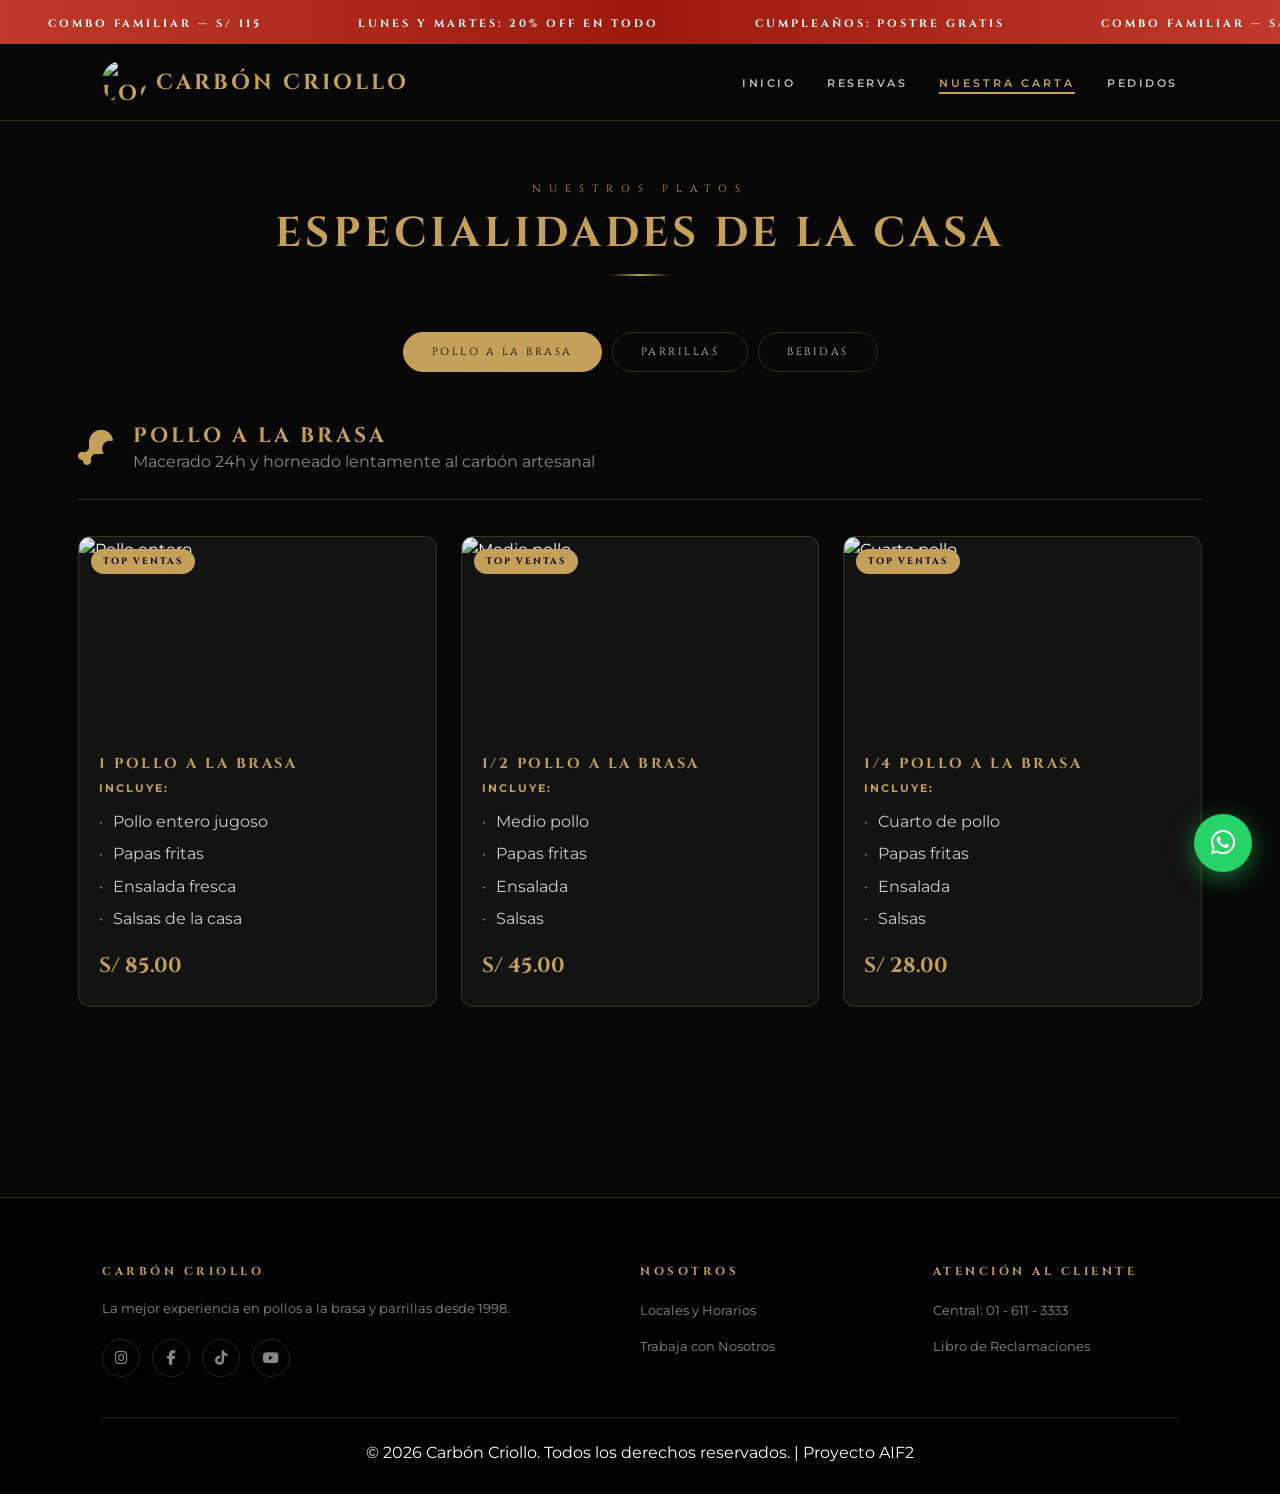
==== menu.html @ d62683d0 "Add files via upload" ====
<!DOCTYPE html>
<html lang="es">
<head>
    <meta charset="UTF-8">
    <meta name="viewport" content="width=device-width, initial-scale=1.0">
    <title>Carbón Criollo | Nuestra Carta</title>
    <link href="https://fonts.googleapis.com/css2?family=Cinzel:wght@400;700;900&family=Playfair+Display:ital,wght@0,400;0,700;1,400&family=Montserrat:wght@300;400;600;700&display=swap" rel="stylesheet">
    <link rel="stylesheet" href="https://cdnjs.cloudflare.com/ajax/libs/font-awesome/6.5.0/css/all.min.css">
    <link rel="stylesheet" href="style.css">
</head>
<body>

<div class="promo-banner-top">
    <div class="promo-banner-track">
        <span>COMBO FAMILIAR — S/ 115</span>
        <span>LUNES Y MARTES: 20% OFF en todo</span>
        <span>CUMPLEAÑOS: postre gratis</span>
        <span>COMBO FAMILIAR — S/ 115</span>
        <span>LUNES Y MARTES: 20% OFF en todo</span>
        <span>CUMPLEAÑOS: postre gratis</span>
    </div>
</div>

<nav class="navbar">
    <a href="index.html" class="logo">
        <img src="https://images.unsplash.com/photo-1555939594-58d7cb561ad1?w=60&h=60&fit=crop&crop=center" alt="Logotipo Carbón Criollo" class="logo-img" width="45" height="45" loading="lazy">
        Carbón Criollo
    </a>
    <button class="nav-toggle" aria-label="Abrir menú" aria-expanded="false">
        <span class="hamburger-bar"></span>
        <span class="hamburger-bar"></span>
        <span class="hamburger-bar"></span>
    </button>
    <ul class="nav-links">
        <li><a href="index.html">Inicio</a></li>
        <li><a href="reservas.html">Reservas</a></li>
        <li><a href="menu.html" class="activo">Nuestra Carta</a></li>
        <li><a href="pedidos.html">Pedidos</a></li>
    </ul>
</nav>

<main class="main-wrapper">
    <div class="seccion-header anim-1">
        <span class="seccion-eyebrow">Nuestros Platos</span>
        <h2>Especialidades de la Casa</h2>
        <div class="divider-gold"></div>
    </div>

    <div class="menu-tabs anim-2">
        <button class="tab-btn activo" onclick="mostrarCategoria('pollo', this)">Pollo a la Brasa</button>
        <button class="tab-btn" onclick="mostrarCategoria('parrilla', this)">Parrillas</button>
        <button class="tab-btn" onclick="mostrarCategoria('bebidas', this)">Bebidas</button>
    </div>

    <div class="menu-categoria visible" id="cat-pollo">
        <div class="categoria-header">
            <span class="categoria-icono"><i class="fa-solid fa-drumstick-bite"></i></span>
            <div>
                <h3>Pollo a la Brasa</h3>
                <p>Macerado 24h y horneado lentamente al carbón artesanal</p>
            </div>
        </div>
        <div class="menu-grid">
            <div class="tarjeta-plato">
                <div class="badge-popular">Top Ventas</div>
                <img src="https://images.unsplash.com/photo-1598515214211-89d3c73ae83b?w=400&h=280&fit=crop" alt="Pollo entero" loading="lazy">
                <div class="plato-info">
                    <h3>1 Pollo a la Brasa</h3>
                    <div class="plato-incluye">
                        <strong>Incluye:</strong>
                        <ul><li>Pollo entero jugoso</li><li>Papas fritas</li><li>Ensalada fresca</li><li>Salsas de la casa</li></ul>
                    </div>
                    <div class="precio">S/ 85.00</div>
                </div>
            </div>
            <div class="tarjeta-plato">
                <div class="badge-popular">Top Ventas</div>
                <img src="https://images.unsplash.com/photo-1600891964092-4316c288032e?w=400&h=280&fit=crop" alt="Medio pollo" loading="lazy">
                <div class="plato-info">
                    <h3>1/2 Pollo a la Brasa</h3>
                    <div class="plato-incluye">
                        <strong>Incluye:</strong>
                        <ul><li>Medio pollo</li><li>Papas fritas</li><li>Ensalada</li><li>Salsas</li></ul>
                    </div>
                    <div class="precio">S/ 45.00</div>
                </div>
            </div>
            <div class="tarjeta-plato">
                <div class="badge-popular">Top Ventas</div>
                <img src="https://images.unsplash.com/photo-1527477396000-e27163b481c2?w=400&h=280&fit=crop" alt="Cuarto pollo" loading="lazy">
                <div class="plato-info">
                    <h3>1/4 Pollo a la Brasa</h3>
                    <div class="plato-incluye">
                        <strong>Incluye:</strong>
                        <ul><li>Cuarto de pollo</li><li>Papas fritas</li><li>Ensalada</li><li>Salsas</li></ul>
                    </div>
                    <div class="precio">S/ 28.00</div>
                </div>
            </div>
        </div>
    </div>

    <div class="menu-categoria" id="cat-parrilla">
        <div class="categoria-header">
            <span class="categoria-icono"><i class="fa-solid fa-fire-flame-curved"></i></span>
            <div>
                <h3>Parrillas</h3>
                <p>Cortes premium a la brasa con el auténtico sabor criollo</p>
            </div>
        </div>
        <div class="menu-grid">
            <div class="tarjeta-plato">
                <div class="badge-popular">Favorito</div>
                <img src="https://images.unsplash.com/photo-1529193591184-b1d58069ecdd?w=400&h=280&fit=crop" alt="Parrilla familiar" loading="lazy">
                <div class="plato-info">
                    <h3>Parrilla Familiar</h3>
                    <div class="plato-incluye">
                        <strong>Incluye:</strong>
                        <ul><li>1/4 pollo + bife de res</li><li>Chorizo + chuleta cerdo</li><li>Hot dog + anticuchos</li><li>Papas fritas + ensalada</li></ul>
                    </div>
                    <div class="precio">S/ 90.00</div>
                </div>
            </div>
            <div class="tarjeta-plato">
                <img src="https://images.unsplash.com/photo-1555939594-58d7cb561ad1?w=400&h=280&fit=crop" alt="Parrilla para 2" loading="lazy">
                <div class="plato-info">
                    <h3>Parrilla para 2</h3>
                    <div class="plato-incluye">
                        <strong>Incluye:</strong>
                        <ul><li>1/4 pollo + chorizo</li><li>Hot dog + anticuchos</li><li>Chuleta de cerdo</li><li>Papas fritas + ensalada</li></ul>
                    </div>
                    <div class="precio">S/ 68.00</div>
                </div>
            </div>
            <div class="tarjeta-plato">
                <div class="badge-nuevo">Nuevo</div>
                <img src="https://images.unsplash.com/photo-1574181611642-27a7f9b0b251?w=400&h=280&fit=crop" alt="Anticuchos" loading="lazy">
                <div class="plato-info">
                    <h3>Anticuchos de Corazón</h3>
                    <div class="plato-incluye">
                        <strong>Incluye:</strong>
                        <ul><li>3 palos de anticucho</li><li>Papas fritas crocantes</li><li>Ensalada fresca</li><li>Salsa criolla</li></ul>
                    </div>
                    <div class="precio">S/ 25.00</div>
                </div>
            </div>
        </div>
    </div>

    <div class="menu-categoria" id="cat-bebidas">
        <div class="categoria-header">
            <span class="categoria-icono"><i class="fa-solid fa-whiskey-glass"></i></span>
            <div>
                <h3>Bebidas</h3>
                <p>El complemento perfecto para tu parrillada</p>
            </div>
        </div>
        <div class="bebidas-grid">
            <div class="tarjeta-plato tarjeta-bebida">
                <div class="badge-popular">Clásico</div>
                <img src="https://images.unsplash.com/photo-1527960471264-932f39eb5846?w=400&h=280&fit=crop" alt="Inca Kola 1.5L" loading="lazy">
                <div class="plato-info">
                    <h3>Inca Kola 1.5 Lt</h3>
                    <div class="plato-incluye"><strong>Detalle</strong><ul><li>Botella 1.5 L no retornable</li></ul></div>
                    <div class="precio">S/ 12.00</div>
                </div>
            </div>
            <div class="tarjeta-plato tarjeta-bebida">
                <img src="https://images.unsplash.com/photo-1554866585-cd94860890b7?w=400&h=280&fit=crop" alt="Coca Cola 1.5L" loading="lazy">
                <div class="plato-info">
                    <h3>Coca Cola 1.5 Lt</h3>
                    <div class="plato-incluye"><strong>Detalle</strong><ul><li>Botella 1.5 L no retornable</li></ul></div>
                    <div class="precio">S/ 12.00</div>
                </div>
            </div>
            <div class="tarjeta-plato tarjeta-bebida">
                <img src="https://images.unsplash.com/photo-1527960471264-932f39eb5846?w=400&h=280&fit=crop" alt="Inca Kola 355ml" loading="lazy">
                <div class="plato-info">
                    <h3>Inca Kola 355 ml</h3>
                    <div class="plato-incluye"><strong>Detalle</strong><ul><li>Lata 355 ml fría</li></ul></div>
                    <div class="precio">S/ 6.00</div>
                </div>
            </div>
            <div class="tarjeta-plato tarjeta-bebida">
                <img src="https://images.unsplash.com/photo-1554866585-cd94860890b7?w=400&h=280&fit=crop" alt="Coca Cola 355ml" loading="lazy">
                <div class="plato-info">
                    <h3>Coca Cola 355 ml</h3>
                    <div class="plato-incluye"><strong>Detalle</strong><ul><li>Lata 355 ml fría</li></ul></div>
                    <div class="precio">S/ 6.00</div>
                </div>
            </div>
        </div>
    </div>
</main>

<footer class="footer-lujo">
    <div class="footer-grid">
        <div class="footer-columna">
            <h4>Carbón Criollo</h4>
            <p>La mejor experiencia en pollos a la brasa y parrillas desde 1998.</p>
            <div class="redes-sociales">
                <a href="#" class="red-social ig"><i class="fa-brands fa-instagram"></i></a>
                <a href="#" class="red-social fb"><i class="fa-brands fa-facebook-f"></i></a>
                <a href="#" class="red-social tt"><i class="fa-brands fa-tiktok"></i></a>
                <a href="#" class="red-social yt"><i class="fa-brands fa-youtube"></i></a>
            </div>
        </div>
        <div class="footer-columna">
            <h4>Nosotros</h4>
            <ul><li><a href="index.html">Locales y Horarios</a></li><li><a href="#">Trabaja con Nosotros</a></li></ul>
        </div>
        <div class="footer-columna">
            <h4>Atención al Cliente</h4>
            <ul><li><a href="tel:+51016113333">Central: 01 - 611 - 3333</a></li><li><a href="#">Libro de Reclamaciones</a></li></ul>
        </div>
    </div>
    <div class="footer-bottom">&copy; 2026 Carbón Criollo. Todos los derechos reservados. | Proyecto AIF2</div>
</footer>

<a href="https://wa.me/51946546045" class="whatsapp-flotante" target="_blank"><i class="fa-brands fa-whatsapp"></i></a>
<button class="btn-top" id="btnTop"><i class="fa-solid fa-arrow-up"></i></button>

<script src="script.js"></script>
</body>
</html>
---- style.css ----
:root {
    --dorado: #c5a059;
    --dorado-oscuro: #8e6d31;
    --dorado-claro: #e2c07a;
    --rojo-brasa: #c0392b;
    --rojo-vivo: #e74c3c;
    --verde-wa: #25d366;
    --fondo-oscuro: #080808;
    --fondo-medio: #111111;
    --tarjeta: #131313;
    --tarjeta-hover: #1b1b1b;
    --blanco: #ffffff;
    --gris: #888888;
    --gris-claro: #cccccc;
    --borde: rgba(197, 160, 89, 0.22);
    --borde-hover: rgba(197, 160, 89, 0.70);
    --sombra: 0 8px 40px rgba(0, 0, 0, 0.70);
    --radio: 12px;
    --radio-sm: 8px;
    --fuente-titulo: 'Cinzel', Georgia, serif;
    --fuente-texto: 'Montserrat', Arial, sans-serif;
    --fuente-acento: 'Playfair Display', Georgia, serif;
}

*,
*::before,
*::after {
    margin: 0;
    padding: 0;
    box-sizing: border-box;
}

html {
    scroll-behavior: smooth;
}

body {
    background-color: var(--fondo-oscuro);
    color: var(--blanco);
    font-family: var(--fuente-texto);
    line-height: 1.65;
    overflow-x: hidden;
}

img {
    max-width: 100%;
    height: auto;
    display: block;
}

button {
    cursor: pointer;
    border: none;
    background: none;
    font-family: inherit;
}

a {
    text-decoration: none;
    color: inherit;
}

h1, h2, h3 {
    font-family: var(--fuente-titulo);
    color: var(--dorado);
    text-transform: uppercase;
    letter-spacing: 4px;
    line-height: 1.2;
}
h1 { font-size: clamp(1.9rem, 5vw, 4rem); }
h2 { font-size: clamp(1.5rem, 3.5vw, 2.6rem); }
h3 { font-size: clamp(1rem, 2.5vw, 1.4rem); }

@keyframes fadeInUp {
    from { opacity: 0; transform: translateY(40px); }
    to { opacity: 1; transform: translateY(0); }
}
@keyframes scrollBanner {
    0% { transform: translateX(0); }
    100% { transform: translateX(-50%); }
}
@keyframes pulseGold {
    0%, 100% { box-shadow: 0 0 0 0 rgba(197, 160, 89, 0.4); }
    50% { box-shadow: 0 0 0 14px rgba(197, 160, 89, 0); }
}
@keyframes glowGold {
    0%, 100% { text-shadow: 0 0 8px rgba(197, 160, 89, 0.3); }
    50% { text-shadow: 0 0 22px rgba(197, 160, 89, 0.9); }
}
@keyframes rotarLlama {
    0% { transform: rotate(-5deg) scale(1); }
    50% { transform: rotate(5deg) scale(1.12); }
    100% { transform: rotate(-5deg) scale(1); }
}
@keyframes float {
    0%, 100% { transform: translateY(0); }
    50% { transform: translateY(-8px); }
}

.anim-1 { animation: fadeInUp 0.7s ease-out 0.10s both; }
.anim-2 { animation: fadeInUp 0.7s ease-out 0.25s both; }
.anim-3 { animation: fadeInUp 0.7s ease-out 0.40s both; }
.anim-4 { animation: fadeInUp 0.7s ease-out 0.55s both; }

.pre-scroll {
    opacity: 0;
    transform: translateY(30px);
    transition: opacity 0.55s ease, transform 0.55s ease;
}
.pre-scroll.visible-scroll {
    opacity: 1;
    transform: none;
}

.promo-banner-top {
    background: linear-gradient(90deg, var(--rojo-brasa), #9b1a0e, var(--rojo-brasa));
    overflow: hidden;
    white-space: nowrap;
    padding: 9px 0;
    z-index: 1001;
}
.promo-banner-track {
    display: inline-flex;
    animation: scrollBanner 28s linear infinite;
}
.promo-banner-top span {
    font-size: 0.68rem;
    font-weight: 700;
    letter-spacing: 3px;
    text-transform: uppercase;
    color: var(--blanco);
    padding: 0 48px;
    font-family: var(--fuente-titulo);
}

.navbar {
    display: flex;
    justify-content: space-between;
    align-items: center;
    padding: 16px 8%;
    background: rgba(8, 8, 8, 0.96);
    backdrop-filter: blur(14px);
    border-bottom: 1px solid var(--borde);
    position: sticky;
    top: 0;
    z-index: 1000;
    transition: padding 0.3s, background 0.3s;
}
.navbar.scrolled {
    padding: 11px 8%;
    background: rgba(4, 4, 4, 0.99);
    box-shadow: 0 4px 24px rgba(0,0,0,0.6);
}
.logo {
    display: flex;
    align-items: center;
    gap: 10px;
    color: var(--dorado);
    font-family: var(--fuente-titulo);
    font-size: 1.35rem;
    letter-spacing: 3px;
    text-transform: uppercase;
    font-weight: 700;
}
.logo-img {
    height: 44px;
    width: 44px;
    object-fit: cover;
    border-radius: 50%;
    animation: rotarLlama 3s ease-in-out infinite;
}
.nav-toggle {
    display: none;
    flex-direction: column;
    gap: 5px;
    width: 42px;
    height: 42px;
    padding: 10px;
    border: 1px solid var(--borde);
    border-radius: var(--radio-sm);
    justify-content: center;
    align-items: center;
}
.hamburger-bar {
    display: block;
    width: 22px;
    height: 2px;
    background: var(--dorado);
    border-radius: 2px;
}
.nav-links {
    display: flex;
    list-style: none;
    gap: 32px;
    align-items: center;
}
.nav-links a {
    color: rgba(255,255,255,0.72);
    font-size: 0.68rem;
    text-transform: uppercase;
    letter-spacing: 2.5px;
    font-weight: 600;
    position: relative;
    padding-bottom: 4px;
    transition: color 0.3s, letter-spacing 0.3s;
}
.nav-links a::after {
    content: '';
    position: absolute;
    bottom: 0;
    left: 0;
    width: 0;
    height: 2px;
    background: var(--dorado);
    transition: width 0.3s;
}
.nav-links a:hover, .nav-links a.activo {
    color: var(--dorado);
    letter-spacing: 3px;
}
.nav-links a:hover::after, .nav-links a.activo::after {
    width: 100%;
}

.hero {
    position: relative;
    display: flex;
    align-items: center;
    justify-content: center;
    text-align: center;
    min-height: 84vh;
    background: #0a0a0a;
    padding: 40px 20px;
    overflow: hidden;
}
.hero-carrusel {
    position: absolute;
    inset: 0;
    z-index: 0;
}
.hero-carrusel-track {
    display: flex;
    width: 100%;
    height: 100%;
    transition: transform 1s cubic-bezier(0.4,0,0.2,1);
}
.hero-carrusel-slide {
    min-width: 100%;
    height: 100%;
    background-size: cover;
    background-position: center;
    transition: transform 8s ease;
}
.hero-carrusel-slide.activa {
    transform: scale(1.06);
}
.hero-carrusel-dots {
    position: absolute;
    bottom: 80px;
    left: 50%;
    transform: translateX(-50%);
    display: flex;
    gap: 10px;
    z-index: 3;
}
.hero-carrusel-dot {
    width: 9px;
    height: 9px;
    border-radius: 50%;
    background: rgba(255,255,255,0.4);
    border: 1px solid rgba(197,160,89,0.5);
    cursor: pointer;
    transition: background 0.3s, transform 0.3s;
}
.hero-carrusel-dot.activo {
    background: #c8a03c;
    transform: scale(1.35);
}
.hero-overlay {
    position: absolute;
    inset: 0;
    background: linear-gradient(150deg, rgba(0,0,0,0.62) 40%, rgba(140,50,20,0.40) 100%);
}
.hero-content {
    position: relative;
    z-index: 1;
    max-width: 820px;
}
.hero-eyebrow {
    display: block;
    font-size: 0.65rem;
    letter-spacing: 8px;
    text-transform: uppercase;
    color: var(--dorado);
    margin-bottom: 16px;
    font-family: var(--fuente-titulo);
}
.hero h1 {
    font-size: clamp(2.2rem, 6.5vw, 4.8rem);
    color: var(--blanco);
    letter-spacing: 5px;
    margin-bottom: 18px;
}
.hero h1 em {
    font-style: italic;
    color: var(--dorado-claro);
}
.hero-subtitulo {
    color: var(--dorado);
    font-style: italic;
    font-family: var(--fuente-acento);
    font-size: clamp(1rem, 2.5vw, 1.45rem);
    margin-bottom: 44px;
}
.hero-botones {
    display: flex;
    flex-direction: column;
    align-items: center;
    gap: 14px;
}
.scroll-indicator {
    position: absolute;
    bottom: 30px;
    left: 50%;
    transform: translateX(-50%);
    font-size: 0.6rem;
    letter-spacing: 4px;
    text-transform: uppercase;
    color: rgba(255,255,255,0.45);
    animation: float 2.5s ease-in-out infinite;
}

.btn-luxury, .btn-outline {
    display: inline-flex;
    align-items: center;
    justify-content: center;
    gap: 8px;
    width: 260px;
    padding: 16px 28px;
    font-family: var(--fuente-titulo);
    font-size: 0.68rem;
    font-weight: 700;
    letter-spacing: 3px;
    text-transform: uppercase;
    border-radius: var(--radio);
    transition: transform 0.25s, box-shadow 0.25s, background 0.25s;
    cursor: pointer;
    border: none;
}
.btn-luxury {
    background: linear-gradient(135deg, var(--dorado), var(--dorado-oscuro));
    color: #000;
    border: 1px solid var(--dorado);
}
.btn-luxury:hover {
    transform: translateY(-3px);
    box-shadow: 0 10px 32px rgba(197,160,89,0.45);
    filter: brightness(1.05);
}
.btn-outline {
    background: transparent;
    color: var(--dorado);
    border: 1px solid var(--dorado);
}
.btn-outline:hover {
    background: rgba(197,160,89,0.12);
    transform: translateY(-3px);
}

.main-wrapper {
    max-width: 1180px;
    margin: 0 auto;
    padding: 60px 28px 80px;
}
.seccion {
    margin-bottom: 80px;
}
.seccion-header {
    text-align: center;
    margin-bottom: 56px;
}
.seccion-eyebrow {
    display: block;
    color: var(--dorado);
    font-size: 0.65rem;
    text-transform: uppercase;
    letter-spacing: 8px;
    margin-bottom: 10px;
    font-family: var(--fuente-titulo);
}
.divider-gold {
    width: 60px;
    height: 2px;
    background: linear-gradient(90deg, transparent, var(--dorado), transparent);
    margin: 16px auto 0;
}

.stats-grid {
    display: grid;
    grid-template-columns: repeat(4, 1fr);
    gap: 1px;
    background: var(--borde);
    border: 1px solid var(--borde);
    border-radius: var(--radio);
    overflow: hidden;
    margin-bottom: 70px;
}
.stat-item {
    display: flex;
    flex-direction: column;
    align-items: center;
    justify-content: center;
    padding: 32px 20px;
    background: var(--tarjeta);
    text-align: center;
    transition: background 0.3s;
}
.stat-item:hover {
    background: var(--tarjeta-hover);
}
.stat-numero {
    font-family: var(--fuente-titulo);
    font-size: 2.3rem;
    font-weight: 700;
    color: var(--dorado);
    line-height: 1;
    margin-bottom: 8px;
}
.stat-label {
    font-size: 0.68rem;
    text-transform: uppercase;
    letter-spacing: 2px;
    color: var(--gris);
}

.promos-grid {
    display: grid;
    grid-template-columns: repeat(3, 1fr);
    gap: 24px;
}
.promo-card {
    background: var(--tarjeta);
    border: 1px solid var(--borde);
    border-radius: var(--radio);
    overflow: hidden;
    transition: transform 0.3s, box-shadow 0.3s, border-color 0.3s;
}
.promo-card:hover {
    transform: translateY(-8px);
    box-shadow: 0 20px 50px rgba(197,160,89,0.22);
    border-color: var(--borde-hover);
}
.promo-card.destaca {
    border-color: var(--dorado);
    animation: pulseGold 3.5s ease-in-out infinite;
}
.promo-img-wrapper {
    position: relative;
    height: 220px;
    overflow: hidden;
}
.promo-foto {
    width: 100%;
    height: 100%;
    object-fit: cover;
    transition: transform 0.5s;
}
.promo-card:hover .promo-foto {
    transform: scale(1.06);
}
.promo-descuento {
    position: absolute;
    bottom: 0;
    right: 0;
    background: var(--dorado);
    color: #000;
    font-family: var(--fuente-titulo);
    font-size: 1.55rem;
    font-weight: 900;
    padding: 10px 18px;
    border-top-left-radius: var(--radio);
}
.promo-body {
    padding: 22px;
}
.promo-nombre {
    font-family: var(--fuente-titulo);
    color: var(--dorado-claro);
    font-size: 1rem;
    font-weight: 700;
    letter-spacing: 2px;
    text-transform: uppercase;
    margin-bottom: 8px;
}
.promo-incluye {
    display: grid;
    grid-template-columns: 1fr 1fr;
    gap: 5px 10px;
    margin-bottom: 18px;
    list-style: none;
}
.promo-incluye li {
    font-size: 0.74rem;
    color: var(--gris-claro);
    padding-left: 14px;
    position: relative;
}
.promo-incluye li::before {
    content: '✓';
    position: absolute;
    left: 0;
    color: var(--dorado);
}
.promo-precios {
    display: flex;
    align-items: center;
    gap: 12px;
    margin-bottom: 16px;
}
.precio-antes {
    color: var(--gris);
    font-size: 0.9rem;
}
.precio-ahora {
    color: var(--dorado);
    font-size: 1.3rem;
    font-weight: 800;
    font-family: var(--fuente-titulo);
    animation: glowGold 3s ease-in-out infinite;
}
.btn-promo {
    display: block;
    width: 100%;
    padding: 13px;
    background: linear-gradient(135deg, var(--dorado), var(--dorado-oscuro));
    color: #000;
    font-family: var(--fuente-titulo);
    font-size: 0.67rem;
    font-weight: 700;
    letter-spacing: 2px;
    text-transform: uppercase;
    border-radius: var(--radio-sm);
    text-align: center;
    transition: transform 0.25s, box-shadow 0.25s;
    margin-bottom: 12px;
    border: none;
    cursor: pointer;
}
.btn-promo:hover {
    transform: translateY(-2px);
    box-shadow: 0 8px 24px rgba(197,160,89,0.4);
}

.testimonios-carrusel {
    background: var(--tarjeta);
    padding: 2rem;
    border-radius: var(--radio);
    text-align: center;
    margin: 2rem 0;
    border: 1px solid var(--borde);
}
.testimonio-activo i {
    font-size: 2rem;
    color: var(--dorado);
    margin-bottom: 1rem;
}
.testimonio-activo p {
    font-size: 1.1rem;
    font-style: italic;
}
.testimonios-controles {
    margin-top: 1rem;
    display: flex;
    gap: 1rem;
    justify-content: center;
}
.testimonios-controles button {
    background: var(--dorado);
    border: none;
    padding: 0.5rem 1rem;
    border-radius: 30px;
    cursor: pointer;
    color: black;
    transition: transform 0.2s, background 0.2s;
}
.testimonios-controles button:hover {
    transform: scale(1.05);
    background: var(--dorado-claro);
}

.beneficios-grid {
    display: grid;
    grid-template-columns: repeat(3, 1fr);
    gap: 24px;
}
.beneficio-card {
    background: var(--tarjeta);
    border: 1px solid var(--borde);
    border-radius: var(--radio);
    padding: 40px 32px;
    text-align: center;
    transition: transform 0.3s, border-color 0.3s;
}
.beneficio-card:hover {
    transform: translateY(-6px);
    border-color: var(--borde-hover);
}
.beneficio-icono {
    display: block;
    font-size: 2.5rem;
    color: var(--dorado);
    margin-bottom: 18px;
    animation: float 3s ease-in-out infinite;
}
.beneficio-card h3 {
    font-size: 0.9rem;
    letter-spacing: 3px;
    margin-bottom: 12px;
}
.beneficio-card p {
    color: var(--gris-claro);
    font-size: 0.84rem;
}

.tabla-wrapper {
    overflow-x: auto;
    border-radius: var(--radio);
    border: 1px solid var(--borde);
}
.tabla-lujo {
    width: 100%;
    min-width: 560px;
    border-collapse: collapse;
    background: var(--tarjeta);
    font-size: 0.85rem;
}
.tabla-lujo th, .tabla-lujo td {
    padding: 16px 22px;
    text-align: left;
    border-bottom: 1px solid var(--borde);
}
.tabla-lujo th {
    font-family: var(--fuente-titulo);
    font-size: 0.65rem;
    text-transform: uppercase;
    letter-spacing: 3px;
    color: var(--dorado);
}
.sede-nombre {
    color: var(--dorado);
    font-weight: bold;
    font-family: var(--fuente-titulo);
}
.tabla-lujo a {
    color: var(--dorado-claro);
    transition: color 0.2s;
}
.tabla-lujo a:hover {
    color: var(--blanco);
}

.menu-tabs {
    display: flex;
    flex-wrap: wrap;
    gap: 10px;
    justify-content: center;
    margin-bottom: 48px;
}
.tab-btn {
    padding: 12px 28px;
    background: transparent;
    color: var(--gris-claro);
    border: 1px solid var(--borde);
    border-radius: 40px;
    font-family: var(--fuente-titulo);
    font-size: 0.67rem;
    text-transform: uppercase;
    letter-spacing: 2.5px;
    transition: all 0.25s;
    cursor: pointer;
}
.tab-btn:hover, .tab-btn.activo {
    background: var(--dorado);
    color: #000;
    border-color: var(--dorado);
}
.menu-categoria {
    display: none;
}
.menu-categoria.visible {
    display: block;
}
.categoria-header {
    display: flex;
    align-items: center;
    gap: 20px;
    margin-bottom: 36px;
    padding-bottom: 20px;
    border-bottom: 1px solid var(--borde);
}
.categoria-icono {
    font-size: 2.2rem;
    color: var(--dorado);
}
.categoria-header h3 {
    font-size: 1.3rem;
    letter-spacing: 3px;
}
.categoria-header p {
    color: var(--gris);
}
.menu-grid {
    display: grid;
    grid-template-columns: repeat(3, 1fr);
    gap: 24px;
    margin-bottom: 50px;
}
.bebidas-grid {
    display: grid;
    grid-template-columns: repeat(4, 1fr);
    gap: 20px;
}
.tarjeta-plato {
    position: relative;
    background: var(--tarjeta);
    border: 1px solid var(--borde);
    border-radius: var(--radio);
    overflow: hidden;
    transition: transform 0.3s, box-shadow 0.3s, border-color 0.3s;
}
.tarjeta-plato:hover {
    transform: translateY(-6px);
    box-shadow: 0 16px 44px rgba(0,0,0,0.6);
    border-color: var(--borde-hover);
}
.tarjeta-plato > img {
    width: 100%;
    height: 200px;
    object-fit: cover;
    transition: transform 0.4s;
}
.tarjeta-plato:hover > img {
    transform: scale(1.05);
}
.badge-popular, .badge-nuevo {
    position: absolute;
    top: 12px;
    left: 12px;
    font-size: 0.58rem;
    font-weight: 700;
    letter-spacing: 2px;
    text-transform: uppercase;
    padding: 5px 12px;
    border-radius: 20px;
    z-index: 2;
    font-family: var(--fuente-titulo);
}
.badge-popular {
    background: var(--dorado);
    color: #000;
}
.badge-nuevo {
    background: #2e7d32;
    color: #fff;
}
.plato-info {
    padding: 18px 20px 22px;
}
.plato-info h3 {
    font-size: 0.9rem;
    letter-spacing: 2.5px;
    margin-bottom: 8px;
}
.plato-incluye {
    margin-bottom: 14px;
}
.plato-incluye strong {
    display: block;
    color: var(--dorado);
    font-size: 0.68rem;
    text-transform: uppercase;
    letter-spacing: 2px;
    margin-bottom: 8px;
}
.plato-incluye ul {
    list-style: none;
}
.plato-incluye ul li {
    color: var(--gris-claro);
    padding: 3px 0 3px 14px;
    position: relative;
}
.plato-incluye ul li::before {
    content: '·';
    position: absolute;
    left: 0;
    color: var(--dorado);
}
.precio {
    font-family: var(--fuente-titulo);
    font-size: 1.3rem;
    font-weight: 700;
    color: var(--dorado);
    animation: glowGold 4s ease-in-out infinite;
}

.pedidos-layout {
    display: grid;
    grid-template-columns: 1fr 320px;
    gap: 30px;
    align-items: start;
}
.pedidos-filtros {
    display: flex;
    flex-wrap: wrap;
    gap: 10px;
    margin-bottom: 28px;
}
.filtro-btn {
    padding: 10px 22px;
    background: transparent;
    color: var(--gris-claro);
    border: 1px solid var(--borde);
    border-radius: 30px;
    font-family: var(--fuente-titulo);
    font-size: 0.65rem;
    text-transform: uppercase;
    letter-spacing: 2px;
    cursor: pointer;
    transition: all 0.25s;
}
.filtro-btn:hover, .filtro-btn.activo {
    background: var(--dorado);
    color: #000;
    border-color: var(--dorado);
}
.pedido-seccion-titulo {
    font-family: var(--fuente-titulo);
    font-size: 0.7rem;
    color: var(--dorado);
    text-transform: uppercase;
    letter-spacing: 4px;
    padding: 10px 0;
    border-bottom: 1px solid var(--borde);
    margin: 16px 0 8px;
}
.items-grid {
    display: flex;
    flex-direction: column;
    gap: 10px;
}
.item-pedido {
    display: flex;
    align-items: center;
    gap: 16px;
    background: var(--tarjeta);
    border: 1px solid var(--borde);
    border-radius: var(--radio);
    padding: 14px 16px;
    transition: border-color 0.2s, background 0.2s;
}
.item-pedido.activo {
    border-color: var(--dorado);
    background: rgba(197,160,89,0.05);
}
.item-pedido > img {
    width: 72px;
    height: 72px;
    object-fit: cover;
    border-radius: var(--radio-sm);
}
.detalles {
    flex: 1;
}
.detalles h3 {
    font-size: 0.82rem;
    letter-spacing: 1.5px;
    margin-bottom: 4px;
}
.precio-item {
    font-family: var(--fuente-titulo);
    color: var(--dorado);
    font-size: 1rem;
    font-weight: 700;
}
.control-cantidad {
    display: flex;
    align-items: center;
    gap: 10px;
}
.btn-cant {
    width: 32px;
    height: 32px;
    background: rgba(197,160,89,0.12);
    border: 1px solid var(--borde);
    color: var(--dorado);
    font-size: 1.2rem;
    border-radius: 50%;
    display: flex;
    align-items: center;
    justify-content: center;
    transition: all 0.2s;
    cursor: pointer;
}
.btn-cant:hover {
    background: var(--dorado);
    color: #000;
    border-color: var(--dorado);
}
.num-cant {
    min-width: 24px;
    text-align: center;
    font-family: var(--fuente-titulo);
}
.carrito-resumen {
    background: var(--tarjeta);
    border: 1px solid var(--borde);
    border-radius: var(--radio);
    padding: 28px 24px;
    position: sticky;
    top: 90px;
}
.carrito-titulo {
    font-family: var(--fuente-titulo);
    color: var(--dorado);
    font-size: 0.8rem;
    text-transform: uppercase;
    letter-spacing: 3px;
    margin-bottom: 22px;
    padding-bottom: 14px;
    border-bottom: 1px solid var(--borde);
}
.tabla-carrito {
    width: 100%;
    border-collapse: collapse;
    margin-bottom: 20px;
}
.tabla-carrito td {
    padding: 10px 0;
    font-size: 0.84rem;
    color: var(--gris-claro);
    border-bottom: 1px solid var(--borde);
}
.tabla-carrito .precio-celda {
    text-align: right;
}
.fila-total td {
    color: var(--dorado);
    font-weight: 700;
    font-size: 1.1rem;
    font-family: var(--fuente-titulo);
    border-bottom: none;
}
.carrito-resumen .btn-luxury {
    width: 100%;
    margin-top: 8px;
}

.reservas-form-card {
    background: var(--tarjeta);
    border: 1px solid var(--borde);
    border-radius: var(--radio);
    padding: 40px;
    max-width: 900px;
    margin: 0 auto;
}
.form-titulo {
    font-family: var(--fuente-titulo);
    font-size: 0.85rem;
    letter-spacing: 3px;
    margin-bottom: 32px;
    padding-bottom: 18px;
    border-bottom: 1px solid var(--borde);
}
.form-fieldset {
    border: 1px solid var(--borde);
    border-radius: var(--radio-sm);
    padding: 20px 24px 24px;
    margin-bottom: 24px;
}
.form-legend {
    font-family: var(--fuente-titulo);
    font-size: 0.65rem;
    color: var(--dorado);
    text-transform: uppercase;
    letter-spacing: 3px;
    padding: 0 8px;
}
.form-fila-dos {
    display: grid;
    grid-template-columns: 1fr 1fr;
    gap: 20px;
}
.form-fila-tres {
    display: grid;
    grid-template-columns: repeat(3, 1fr);
    gap: 20px;
}
.form-group {
    display: flex;
    flex-direction: column;
    gap: 8px;
    margin-bottom: 18px;
}
.form-group label {
    font-size: 0.68rem;
    font-weight: 600;
    text-transform: uppercase;
    letter-spacing: 2px;
    color: var(--dorado);
}
.form-group input, .form-group select, .form-group textarea {
    background: rgba(255,255,255,0.04);
    border: 1px solid var(--borde);
    border-radius: var(--radio-sm);
    padding: 12px 16px;
    color: var(--blanco);
    font-size: 0.85rem;
    width: 100%;
    transition: border-color 0.2s, box-shadow 0.2s;
}
.form-group input:focus, .form-group select:focus, .form-group textarea:focus {
    border-color: var(--dorado);
    outline: none;
    box-shadow: 0 0 0 2px rgba(197,160,89,0.2);
}
.reservas-aviso {
    text-align: center;
    font-size: 0.78rem;
    color: var(--gris);
    font-style: italic;
    margin-top: 20px;
}

.footer-lujo {
    background: rgba(0,0,0,0.92);
    border-top: 1px solid var(--borde);
    padding: 64px 8% 28px;
    margin-top: 60px;
}
.footer-grid {
    display: grid;
    grid-template-columns: 2fr 1fr 1fr;
    gap: 48px;
    max-width: 1100px;
    margin: 0 auto 40px;
}
.footer-columna h4 {
    font-family: var(--fuente-titulo);
    font-size: 0.72rem;
    color: var(--dorado);
    text-transform: uppercase;
    letter-spacing: 3.5px;
    margin-bottom: 16px;
}
.footer-columna p {
    color: var(--gris);
    font-size: 0.82rem;
    line-height: 1.7;
}
.footer-columna ul {
    list-style: none;
}
.footer-columna ul li {
    margin-bottom: 10px;
}
.footer-columna ul a {
    color: var(--gris);
    font-size: 0.83rem;
    transition: color 0.2s, padding-left 0.2s;
}
.footer-columna ul a:hover {
    color: var(--dorado-claro);
    padding-left: 4px;
}
.redes-sociales {
    display: flex;
    gap: 12px;
    margin-top: 20px;
}
.red-social {
    display: flex;
    align-items: center;
    justify-content: center;
    width: 38px;
    height: 38px;
    border-radius: 50%;
    border: 1px solid var(--borde);
    color: var(--gris);
    font-size: 0.9rem;
    transition: all 0.2s;
}
.red-social:hover {
    transform: translateY(-3px);
}
.red-social.ig:hover { background: #e1306c; color: #fff; border-color: #e1306c; }
.red-social.fb:hover { background: #1877f2; color: #fff; border-color: #1877f2; }
.red-social.tt:hover { background: #010101; color: #fff; border-color: #69c9d0; }
.red-social.yt:hover { background: #ff0000; color: #fff; border-color: #ff0000; }
.footer-bottom {
    border-top: 1px solid var(--borde);
    padding-top: 22px;
    text-align: center;
}
.footer-bottom p {
    font-size: 0.72rem;
    color: var(--gris);
}

.whatsapp-flotante {
    position: fixed;
    bottom: 28px;
    right: 28px;
    width: 58px;
    height: 58px;
    background: #25d366;
    color: #fff;
    border-radius: 50%;
    display: flex;
    align-items: center;
    justify-content: center;
    font-size: 28px;
    z-index: 2000;
    box-shadow: 0 6px 24px rgba(37,211,102,0.5);
    transition: transform 0.2s, box-shadow 0.2s;
    animation: pulseGold 2.5s ease-in-out infinite;
}
.whatsapp-flotante:hover {
    transform: scale(1.1);
    box-shadow: 0 10px 32px rgba(37,211,102,0.6);
}
.btn-top {
    position: fixed;
    bottom: 100px;
    right: 28px;
    width: 44px;
    height: 44px;
    background: rgba(20,20,20,0.9);
    border: 1px solid var(--borde);
    color: var(--dorado);
    border-radius: 50%;
    display: flex;
    align-items: center;
    justify-content: center;
    z-index: 1999;
    opacity: 0;
    pointer-events: none;
    transition: opacity 0.3s, transform 0.2s;
    backdrop-filter: blur(4px);
    cursor: pointer;
}
.btn-top.visible {
    opacity: 1;
    pointer-events: auto;
}
.btn-top:hover {
    transform: translateY(-3px);
    border-color: var(--dorado);
}

.cc-toast {
    position: fixed;
    bottom: 90px;
    left: 50%;
    transform: translateX(-50%) translateY(20px);
    background: #1e1e1e;
    color: var(--blanco);
    border: 1px solid var(--borde);
    border-radius: var(--radio-sm);
    padding: 13px 26px;
    font-size: 0.84rem;
    z-index: 3000;
    opacity: 0;
    transition: opacity 0.3s, transform 0.3s;
    white-space: nowrap;
    pointer-events: none;
}
.cc-toast--visible {
    opacity: 1;
    transform: translateX(-50%) translateY(0);
}
.cc-toast--error {
    border-color: var(--rojo-vivo);
    color: #ff8080;
}
.cc-modal-overlay {
    position: fixed;
    inset: 0;
    background: rgba(0,0,0,0.84);
    display: flex;
    align-items: center;
    justify-content: center;
    z-index: 4000;
    padding: 20px;
    opacity: 0;
    transition: opacity 0.3s;
    backdrop-filter: blur(4px);
}
.cc-modal-overlay--visible { opacity: 1; }
.cc-modal-box {
    background: var(--tarjeta);
    border: 1px solid var(--dorado);
    border-radius: 16px;
    padding: 44px 40px;
    max-width: 500px;
    width: 100%;
    text-align: center;
    transform: scale(0.95);
    transition: transform 0.3s;
}
.cc-modal-overlay--visible .cc-modal-box {
    transform: scale(1);
}
.cc-modal-icono {
    font-size: 3rem;
    color: var(--dorado);
    margin-bottom: 16px;
}
.cc-modal-cuerpo {
    background: rgba(255,255,255,0.04);
    border: 1px solid var(--borde);
    border-radius: var(--radio-sm);
    padding: 16px 20px;
    font-size: 0.82rem;
    color: var(--gris-claro);
    text-align: left;
    white-space: pre-wrap;
    margin-bottom: 16px;
}
.cc-modal-nota {
    color: var(--gris);
    font-size: 0.75rem;
    font-style: italic;
    margin-bottom: 22px;
}
.cc-modal-box .btn-luxury {
    width: auto;
    padding: 14px 40px;
}

@media (max-width: 1024px) {
    .promos-grid { grid-template-columns: repeat(2, 1fr); }
    .bebidas-grid { grid-template-columns: repeat(2, 1fr); }
    .pedidos-layout { grid-template-columns: 1fr; }
    .carrito-resumen { position: static; }
    .footer-grid { grid-template-columns: 1fr 1fr; }
}
@media (max-width: 900px) {
    .navbar { padding: 14px 5%; flex-wrap: wrap; }
    .nav-toggle { display: flex; }
    .nav-links {
        display: none;
        flex-direction: column;
        width: 100%;
        gap: 0;
        background: rgba(8,8,8,0.99);
        border-top: 1px solid var(--borde);
        margin-top: 12px;
        padding: 8px 0;
        border-radius: 0 0 var(--radio) var(--radio);
    }
    .nav-links.abierto { display: flex; }
    .nav-links li { width: 100%; }
    .nav-links a {
        display: block;
        padding: 13px 20px;
        font-size: 0.76rem;
        letter-spacing: 2px;
    }
    .menu-grid { grid-template-columns: repeat(2, 1fr); }
    .beneficios-grid { grid-template-columns: repeat(2, 1fr); }
    .stats-grid { grid-template-columns: repeat(2, 1fr); }
    .form-fila-tres { grid-template-columns: 1fr 1fr; }
}
@media (max-width: 600px) {
    .hero h1 { font-size: clamp(1.7rem, 8vw, 2.6rem); }
    .main-wrapper { padding: 36px 14px 60px; }
    .stats-grid { grid-template-columns: repeat(2, 1fr); }
    .promos-grid, .beneficios-grid { grid-template-columns: 1fr; }
    .menu-grid { grid-template-columns: 1fr; }
    .bebidas-grid { grid-template-columns: repeat(2, 1fr); }
    .form-fila-dos, .form-fila-tres { grid-template-columns: 1fr; }
    .footer-grid { grid-template-columns: 1fr; }
    .btn-luxury, .btn-outline { width: 100%; }
    .reservas-form-card { padding: 24px 16px; }
    .cc-toast { white-space: normal; max-width: 90%; text-align: center; }
}
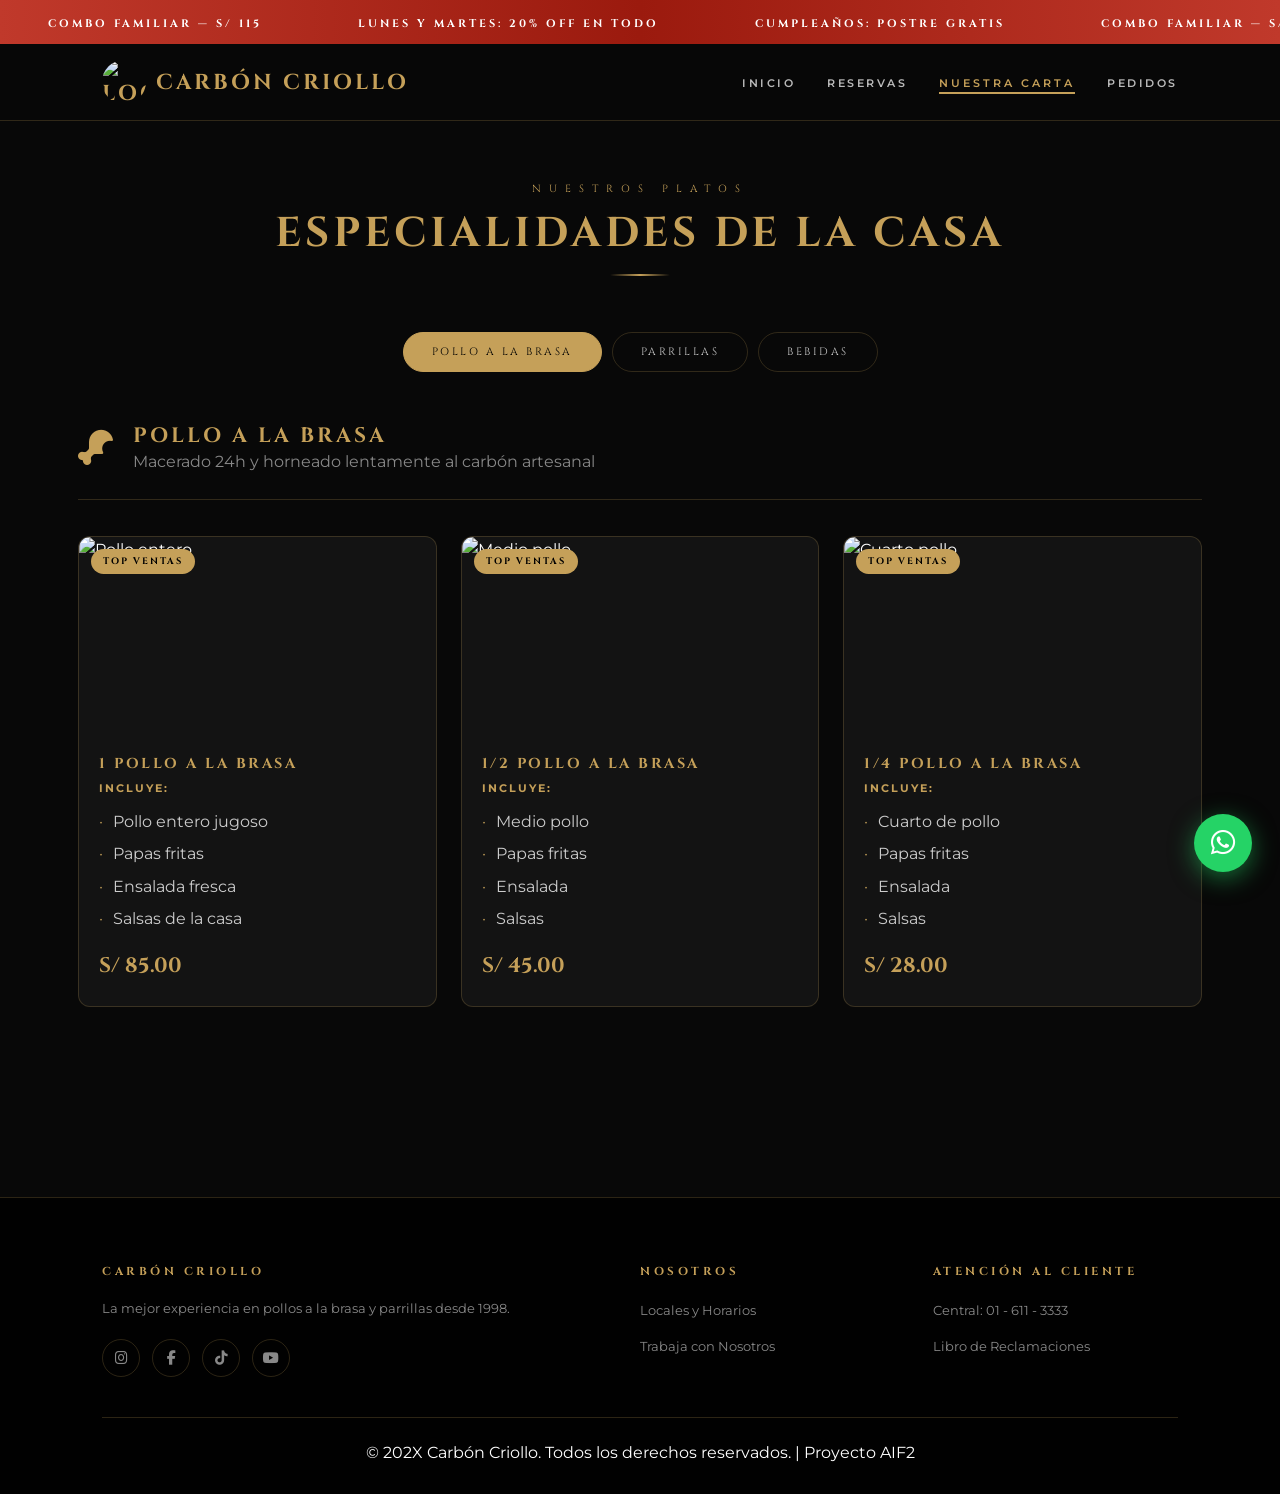
==== commit fb00ed4e: "Update menu.html" ====
--- a/menu.html
+++ b/menu.html
@@ -23,7 +23,7 @@
 
 <nav class="navbar">
     <a href="index.html" class="logo">
-        <img src="https://images.unsplash.com/photo-1555939594-58d7cb561ad1?w=60&h=60&fit=crop&crop=center" alt="Logotipo Carbón Criollo" class="logo-img" width="45" height="45" loading="lazy">
+        <img src="https://github.com/user-attachments/assets/a511fb5c-c6df-448b-b5e5-ae391ebbbf43" alt="Logotipo Carbón Criollo" class="logo-img" width="45" height="45" loading="lazy">
         Carbón Criollo
     </a>
     <button class="nav-toggle" aria-label="Abrir menú" aria-expanded="false">
@@ -63,7 +63,7 @@
         <div class="menu-grid">
             <div class="tarjeta-plato">
                 <div class="badge-popular">Top Ventas</div>
-                <img src="https://images.unsplash.com/photo-1598515214211-89d3c73ae83b?w=400&h=280&fit=crop" alt="Pollo entero" loading="lazy">
+                <img src="https://rokys.com/_next/image?url=https%3A%2F%2Ft2ks3pro.s3.amazonaws.com%2Fsku_1_pollo___papa___ensalada_73_200avF2Mq2h_main.jpg&w=1920&q=100" alt="Pollo entero" loading="lazy">
                 <div class="plato-info">
                     <h3>1 Pollo a la Brasa</h3>
                     <div class="plato-incluye">
@@ -75,7 +75,7 @@
             </div>
             <div class="tarjeta-plato">
                 <div class="badge-popular">Top Ventas</div>
-                <img src="https://images.unsplash.com/photo-1600891964092-4316c288032e?w=400&h=280&fit=crop" alt="Medio pollo" loading="lazy">
+                <img src="https://rokys.com/_next/image?url=https%3A%2F%2Ft2ks3pro.s3.amazonaws.com%2Fbc4063dc-0daf-41dd-927c-182665081e2c.jpg&w=1920&q=100" alt="Medio pollo" loading="lazy">
                 <div class="plato-info">
                     <h3>1/2 Pollo a la Brasa</h3>
                     <div class="plato-incluye">
@@ -87,7 +87,7 @@
             </div>
             <div class="tarjeta-plato">
                 <div class="badge-popular">Top Ventas</div>
-                <img src="https://images.unsplash.com/photo-1527477396000-e27163b481c2?w=400&h=280&fit=crop" alt="Cuarto pollo" loading="lazy">
+                <img src="https://rokys.com/_next/image?url=https%3A%2F%2Ft2ks3pro.s3.amazonaws.com%2Fsku_1_4pollo_papa_ensalada_75_200h23CsAb8_main.jpg&w=1920&q=100" alt="Cuarto pollo" loading="lazy">
                 <div class="plato-info">
                     <h3>1/4 Pollo a la Brasa</h3>
                     <div class="plato-incluye">
@@ -111,7 +111,7 @@
         <div class="menu-grid">
             <div class="tarjeta-plato">
                 <div class="badge-popular">Favorito</div>
-                <img src="https://images.unsplash.com/photo-1529193591184-b1d58069ecdd?w=400&h=280&fit=crop" alt="Parrilla familiar" loading="lazy">
+                <img src="https://rokys.com/_next/image?url=https%3A%2F%2Ft2ks3pro.s3.amazonaws.com%2F62c33da1-0d97-4fa3-b064-a4d6397cfaf4.jpg&w=1920&q=100" alt="Parrilla familiar" loading="lazy">
                 <div class="plato-info">
                     <h3>Parrilla Familiar</h3>
                     <div class="plato-incluye">
@@ -122,7 +122,7 @@
                 </div>
             </div>
             <div class="tarjeta-plato">
-                <img src="https://images.unsplash.com/photo-1555939594-58d7cb561ad1?w=400&h=280&fit=crop" alt="Parrilla para 2" loading="lazy">
+                <img src="https://rokys.com/_next/image?url=https%3A%2F%2Ft2ks3pro.s3.amazonaws.com%2Fsku_parrilla_para_dos_4685eg2hFp9C_main.jpg&w=1920&q=100" alt="Parrilla para 2" loading="lazy">
                 <div class="plato-info">
                     <h3>Parrilla para 2</h3>
                     <div class="plato-incluye">
@@ -134,7 +134,7 @@
             </div>
             <div class="tarjeta-plato">
                 <div class="badge-nuevo">Nuevo</div>
-                <img src="https://images.unsplash.com/photo-1574181611642-27a7f9b0b251?w=400&h=280&fit=crop" alt="Anticuchos" loading="lazy">
+                <img src="https://www.donbelisario.com.pe/media/catalog/product/a/g/agregadores_anticuchox2.png?optimize=medium&bg-color=255,255,255&fit=bounds&height=700&width=700&canvas=700:700&format=jpeg" alt="Anticuchos" loading="lazy">
                 <div class="plato-info">
                     <h3>Anticuchos de Corazón</h3>
                     <div class="plato-incluye">
@@ -158,7 +158,7 @@
         <div class="bebidas-grid">
             <div class="tarjeta-plato tarjeta-bebida">
                 <div class="badge-popular">Clásico</div>
-                <img src="https://images.unsplash.com/photo-1527960471264-932f39eb5846?w=400&h=280&fit=crop" alt="Inca Kola 1.5L" loading="lazy">
+                <img src="https://rokys.com/_next/image?url=https%3A%2F%2Ft2ks3pro.s3.amazonaws.com%2Fsku_inca_kola_1_5l_5443qjCIQQTs_main.jpg&w=1920&q=100" alt="Inca Kola 1.5L" loading="lazy">
                 <div class="plato-info">
                     <h3>Inca Kola 1.5 Lt</h3>
                     <div class="plato-incluye"><strong>Detalle</strong><ul><li>Botella 1.5 L no retornable</li></ul></div>
@@ -166,7 +166,7 @@
                 </div>
             </div>
             <div class="tarjeta-plato tarjeta-bebida">
-                <img src="https://images.unsplash.com/photo-1554866585-cd94860890b7?w=400&h=280&fit=crop" alt="Coca Cola 1.5L" loading="lazy">
+                <img src="https://rokys.com/_next/image?url=https%3A%2F%2Ft2ks3pro.s3.amazonaws.com%2Fsku_coca_cola_1_5l_5444O0MJNELV_main.jpg&w=1920&q=100" alt="Coca Cola 1.5L" loading="lazy">
                 <div class="plato-info">
                     <h3>Coca Cola 1.5 Lt</h3>
                     <div class="plato-incluye"><strong>Detalle</strong><ul><li>Botella 1.5 L no retornable</li></ul></div>
@@ -174,7 +174,7 @@
                 </div>
             </div>
             <div class="tarjeta-plato tarjeta-bebida">
-                <img src="https://images.unsplash.com/photo-1527960471264-932f39eb5846?w=400&h=280&fit=crop" alt="Inca Kola 355ml" loading="lazy">
+                <img src="https://rokys.com/_next/image?url=https%3A%2F%2Ft2ks3pro.s3.amazonaws.com%2Fsku_inca_kola_personal_1856bPKgVW72_main.jpg&w=1920&q=100" alt="Inca Kola 355ml" loading="lazy">
                 <div class="plato-info">
                     <h3>Inca Kola 355 ml</h3>
                     <div class="plato-incluye"><strong>Detalle</strong><ul><li>Lata 355 ml fría</li></ul></div>
@@ -182,7 +182,7 @@
                 </div>
             </div>
             <div class="tarjeta-plato tarjeta-bebida">
-                <img src="https://images.unsplash.com/photo-1554866585-cd94860890b7?w=400&h=280&fit=crop" alt="Coca Cola 355ml" loading="lazy">
+                <img src="https://rokys.com/_next/image?url=https%3A%2F%2Ft2ks3pro.s3.amazonaws.com%2Fsku_coca_cola_personal_18521W9XcOcf_main.jpg&w=1920&q=100" alt="Coca Cola 355ml" loading="lazy">
                 <div class="plato-info">
                     <h3>Coca Cola 355 ml</h3>
                     <div class="plato-incluye"><strong>Detalle</strong><ul><li>Lata 355 ml fría</li></ul></div>
@@ -214,12 +214,12 @@
             <ul><li><a href="tel:+51016113333">Central: 01 - 611 - 3333</a></li><li><a href="#">Libro de Reclamaciones</a></li></ul>
         </div>
     </div>
-    <div class="footer-bottom">&copy; 2026 Carbón Criollo. Todos los derechos reservados. | Proyecto AIF2</div>
+    <div class="footer-bottom">&copy; 202X Carbón Criollo. Todos los derechos reservados. | Proyecto AIF2</div>
 </footer>
 
-<a href="https://wa.me/51946546045" class="whatsapp-flotante" target="_blank"><i class="fa-brands fa-whatsapp"></i></a>
+<a href="https://wa.me/51946246045" class="whatsapp-flotante" target="_blank"><i class="fa-brands fa-whatsapp"></i></a>
 <button class="btn-top" id="btnTop"><i class="fa-solid fa-arrow-up"></i></button>
 
 <script src="script.js"></script>
 </body>
-</html>+</html>
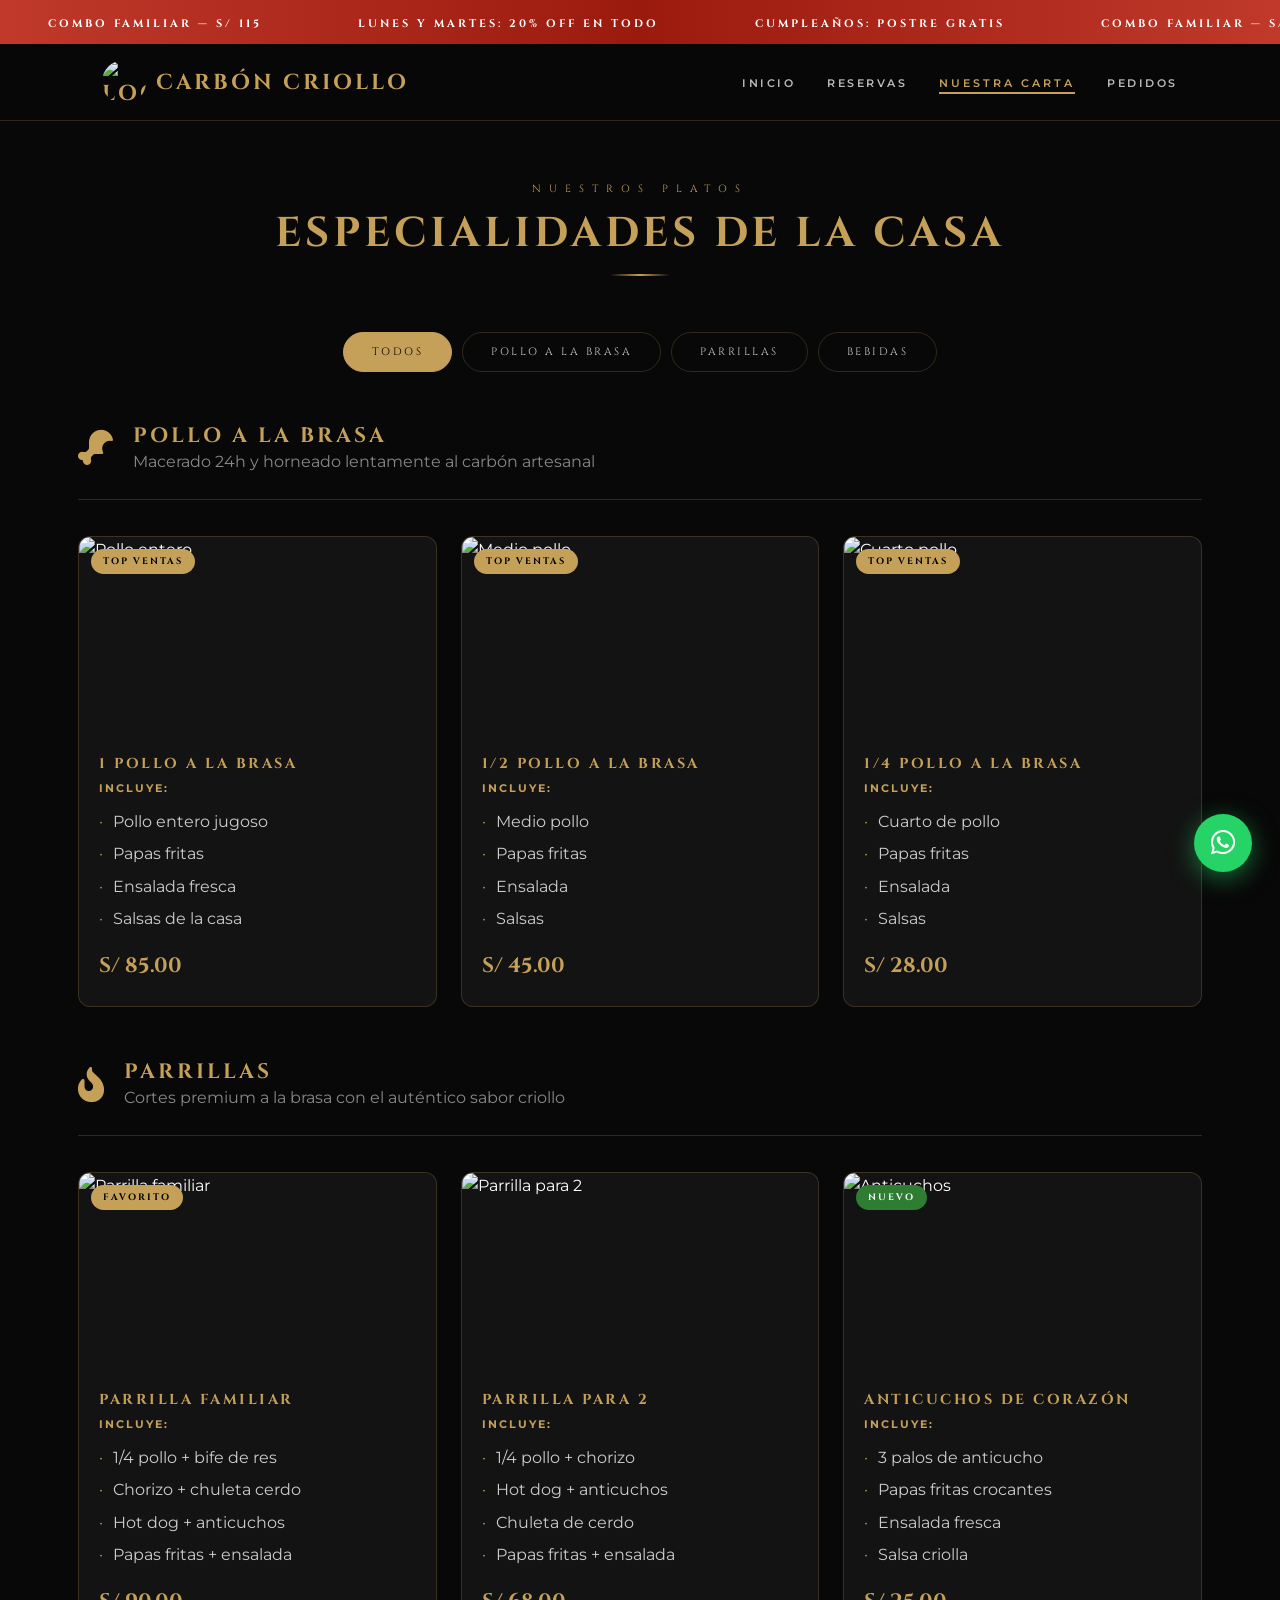
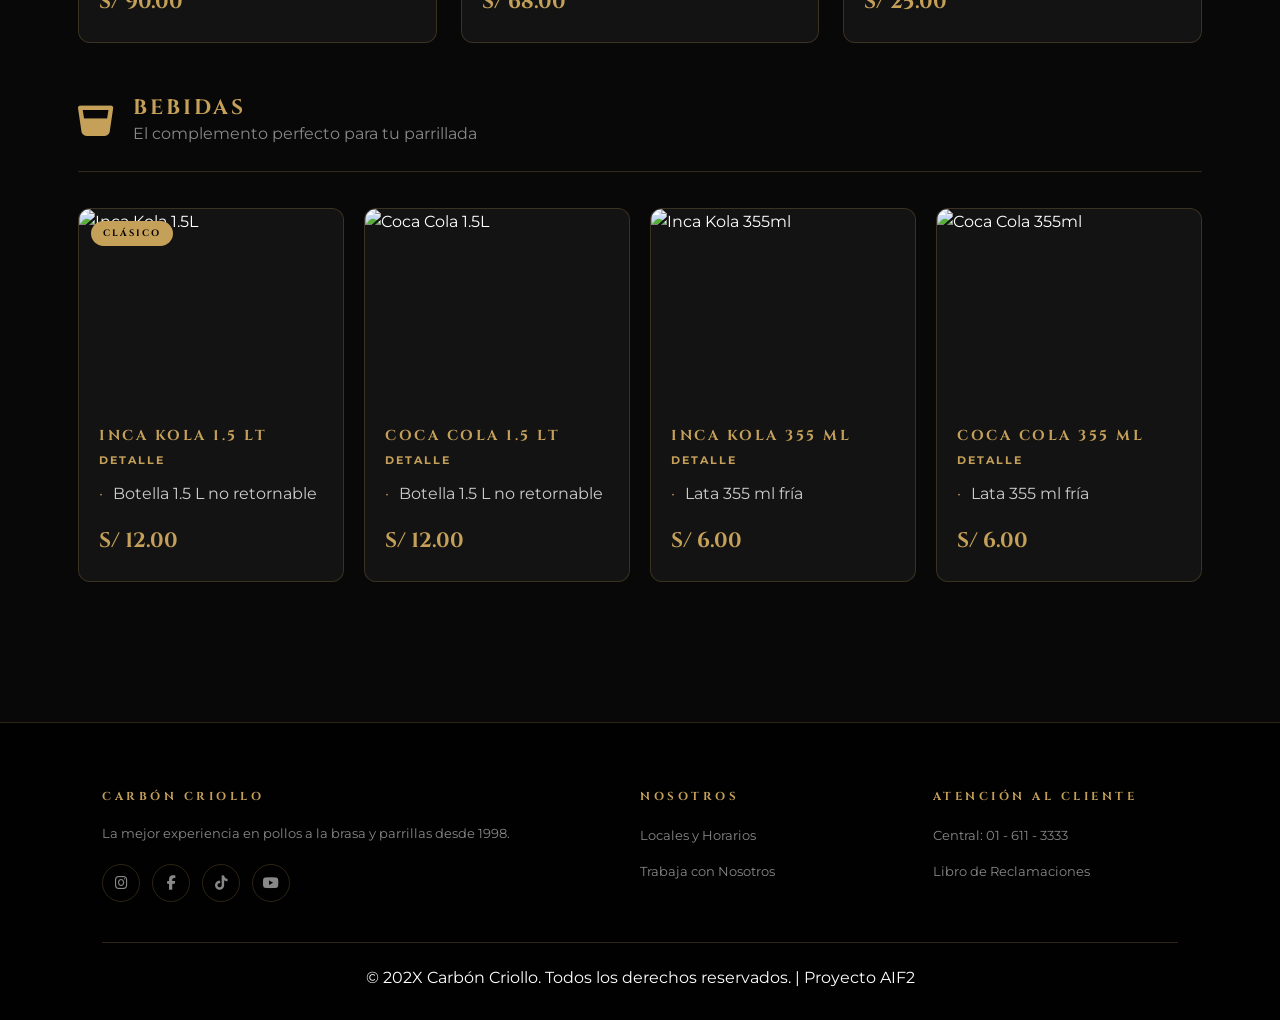
==== commit dea4be7a: "Update menu.html" ====
--- a/menu.html
+++ b/menu.html
@@ -47,7 +47,8 @@
     </div>
 
     <div class="menu-tabs anim-2">
-        <button class="tab-btn activo" onclick="mostrarCategoria('pollo', this)">Pollo a la Brasa</button>
+        <button class="tab-btn activo" onclick="mostrarCategoria('todo', this)">Todos</button>
+        <button class="tab-btn" onclick="mostrarCategoria('pollo', this)">Pollo a la Brasa</button>
         <button class="tab-btn" onclick="mostrarCategoria('parrilla', this)">Parrillas</button>
         <button class="tab-btn" onclick="mostrarCategoria('bebidas', this)">Bebidas</button>
     </div>
@@ -100,7 +101,7 @@
         </div>
     </div>
 
-    <div class="menu-categoria" id="cat-parrilla">
+    <div class="menu-categoria visible" id="cat-parrilla">
         <div class="categoria-header">
             <span class="categoria-icono"><i class="fa-solid fa-fire-flame-curved"></i></span>
             <div>
@@ -147,7 +148,7 @@
         </div>
     </div>
 
-    <div class="menu-categoria" id="cat-bebidas">
+    <div class="menu-categoria visible" id="cat-bebidas">
         <div class="categoria-header">
             <span class="categoria-icono"><i class="fa-solid fa-whiskey-glass"></i></span>
             <div>
